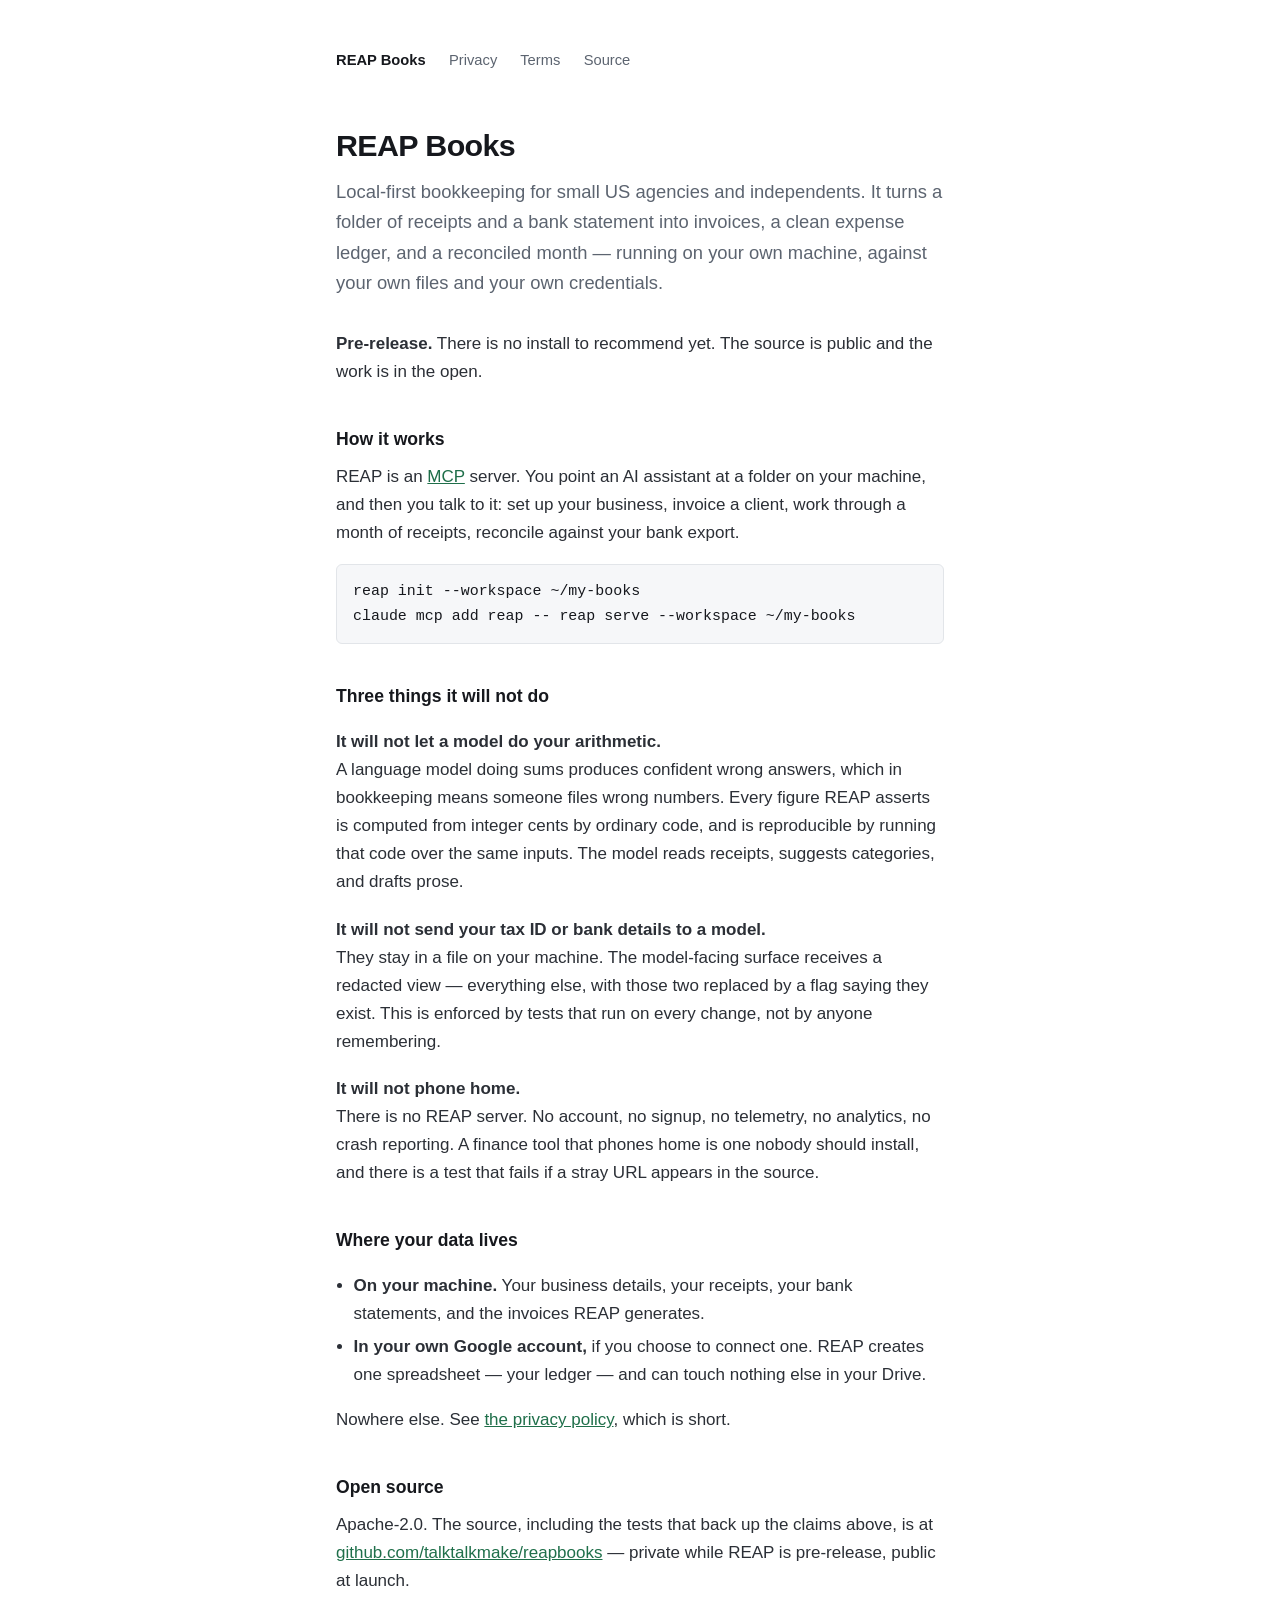
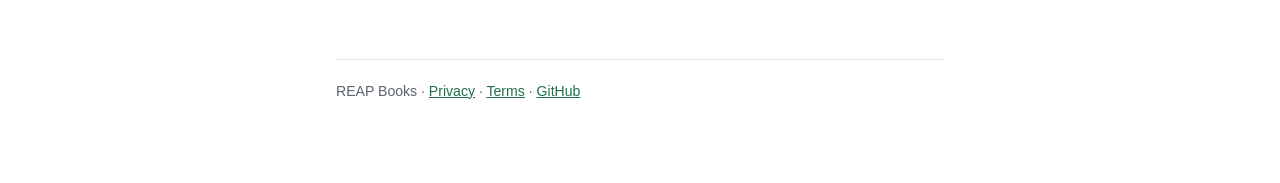
==== index.html @ 8bf89463 "Add the REAP Books project site Homepage, privacy policy and terms — the three pages Google requires" ====
<!doctype html>
<html lang="en">
<head>
<meta charset="utf-8">
<meta name="viewport" content="width=device-width, initial-scale=1">
<title>REAP Books — local-first bookkeeping</title>
<meta name="description" content="Local-first bookkeeping for small US agencies and independents. Runs on your machine, against your own files and your own credentials.">
<link rel="stylesheet" href="style.css">
</head>
<body>
<main>

<nav>
  <a class="home" href="./">REAP Books</a>
  <a href="privacy.html">Privacy</a>
  <a href="terms.html">Terms</a>
  <a href="https://github.com/talktalkmake/reapbooks">Source</a>
</nav>

<h1>REAP Books</h1>
<p class="lede">
  Local-first bookkeeping for small US agencies and independents. It turns a
  folder of receipts and a bank statement into invoices, a clean expense
  ledger, and a reconciled month — running on your own machine, against your
  own files and your own credentials.
</p>

<p><strong>Pre-release.</strong> There is no install to recommend yet. The source is public and the work is in the open.</p>

<h2>How it works</h2>
<p>
  REAP is an <a href="https://modelcontextprotocol.io">MCP</a> server. You point
  an AI assistant at a folder on your machine, and then you talk to it: set up
  your business, invoice a client, work through a month of receipts, reconcile
  against your bank export.
</p>
<pre>reap init --workspace ~/my-books
claude mcp add reap -- reap serve --workspace ~/my-books</pre>

<h2>Three things it will not do</h2>
<ul class="claims">
  <li>
    <strong>It will not let a model do your arithmetic.</strong>
    A language model doing sums produces confident wrong answers, which in
    bookkeeping means someone files wrong numbers. Every figure REAP asserts is
    computed from integer cents by ordinary code, and is reproducible by running
    that code over the same inputs. The model reads receipts, suggests
    categories, and drafts prose.
  </li>
  <li>
    <strong>It will not send your tax ID or bank details to a model.</strong>
    They stay in a file on your machine. The model-facing surface receives a
    redacted view — everything else, with those two replaced by a flag saying
    they exist. This is enforced by tests that run on every change, not by
    anyone remembering.
  </li>
  <li>
    <strong>It will not phone home.</strong>
    There is no REAP server. No account, no signup, no telemetry, no analytics,
    no crash reporting. A finance tool that phones home is one nobody should
    install, and there is a test that fails if a stray URL appears in the source.
  </li>
</ul>

<h2>Where your data lives</h2>
<ul>
  <li><strong>On your machine.</strong> Your business details, your receipts, your bank statements, and the invoices REAP generates.</li>
  <li><strong>In your own Google account,</strong> if you choose to connect one. REAP creates one spreadsheet — your ledger — and can touch nothing else in your Drive.</li>
</ul>
<p>Nowhere else. See <a href="privacy.html">the privacy policy</a>, which is short.</p>

<h2>Open source</h2>
<p>
  Apache-2.0. The source, including the tests that back up the claims above,
  is at <a href="https://github.com/talktalkmake/reapbooks">github.com/talktalkmake/reapbooks</a>
  — private while REAP is pre-release, public at launch.
</p>

<footer>
  REAP Books · <a href="privacy.html">Privacy</a> · <a href="terms.html">Terms</a> ·
  <a href="https://github.com/talktalkmake/reapbooks">GitHub</a>
</footer>

</main>
</body>
</html>
---- style.css ----
/* One stylesheet, no build step, no fonts to fetch. */
:root {
  --ink: #16181d;
  --muted: #5c6470;
  --rule: #e2e5e9;
  --paper: #fff;
  --accent: #1f6f4a;
}

* { box-sizing: border-box; }

body {
  margin: 0;
  padding: 3rem 1.5rem 5rem;
  background: var(--paper);
  color: var(--ink);
  font: 17px/1.65 -apple-system, BlinkMacSystemFont, "Segoe UI", Roboto, Helvetica, Arial, sans-serif;
}

main { max-width: 38rem; margin: 0 auto; }

h1 { font-size: 1.9rem; letter-spacing: -0.02em; margin: 0 0 0.4rem; }
h2 { font-size: 1.1rem; margin: 2.4rem 0 0.6rem; }
h3 { font-size: 0.95rem; margin: 1.6rem 0 0.4rem; }
p, li { color: #2b2f36; }
p { margin: 0 0 1rem; }
ul { padding-left: 1.1rem; }
li { margin-bottom: 0.35rem; }

.lede { font-size: 1.15rem; color: var(--muted); margin-bottom: 2rem; }
.muted { color: var(--muted); }
.small { font-size: 0.9rem; }

a { color: var(--accent); }
a:hover { text-decoration: none; }

code, pre {
  font-family: ui-monospace, SFMono-Regular, Menlo, Consolas, monospace;
  font-size: 0.88em;
}
pre {
  background: #f6f7f9;
  border: 1px solid var(--rule);
  border-radius: 6px;
  padding: 0.9rem 1rem;
  overflow-x: auto;
}

hr { border: 0; border-top: 1px solid var(--rule); margin: 3rem 0; }

nav { margin-bottom: 3rem; font-size: 0.92rem; }
nav a { color: var(--muted); text-decoration: none; margin-right: 1.2rem; }
nav a:hover { color: var(--ink); }
nav .home { color: var(--ink); font-weight: 600; }

footer {
  margin-top: 4rem;
  padding-top: 1.2rem;
  border-top: 1px solid var(--rule);
  color: var(--muted);
  font-size: 0.88rem;
}

.claims { list-style: none; padding: 0; }
.claims li { margin-bottom: 1.2rem; }
.claims strong { display: block; }

@media (prefers-color-scheme: dark) {
  :root { --ink: #e8eaed; --muted: #9aa2ad; --rule: #2a2e35; --paper: #14161a; --accent: #6cc19a; }
  p, li { color: #d3d7dd; }
  pre { background: #1b1e23; }
}
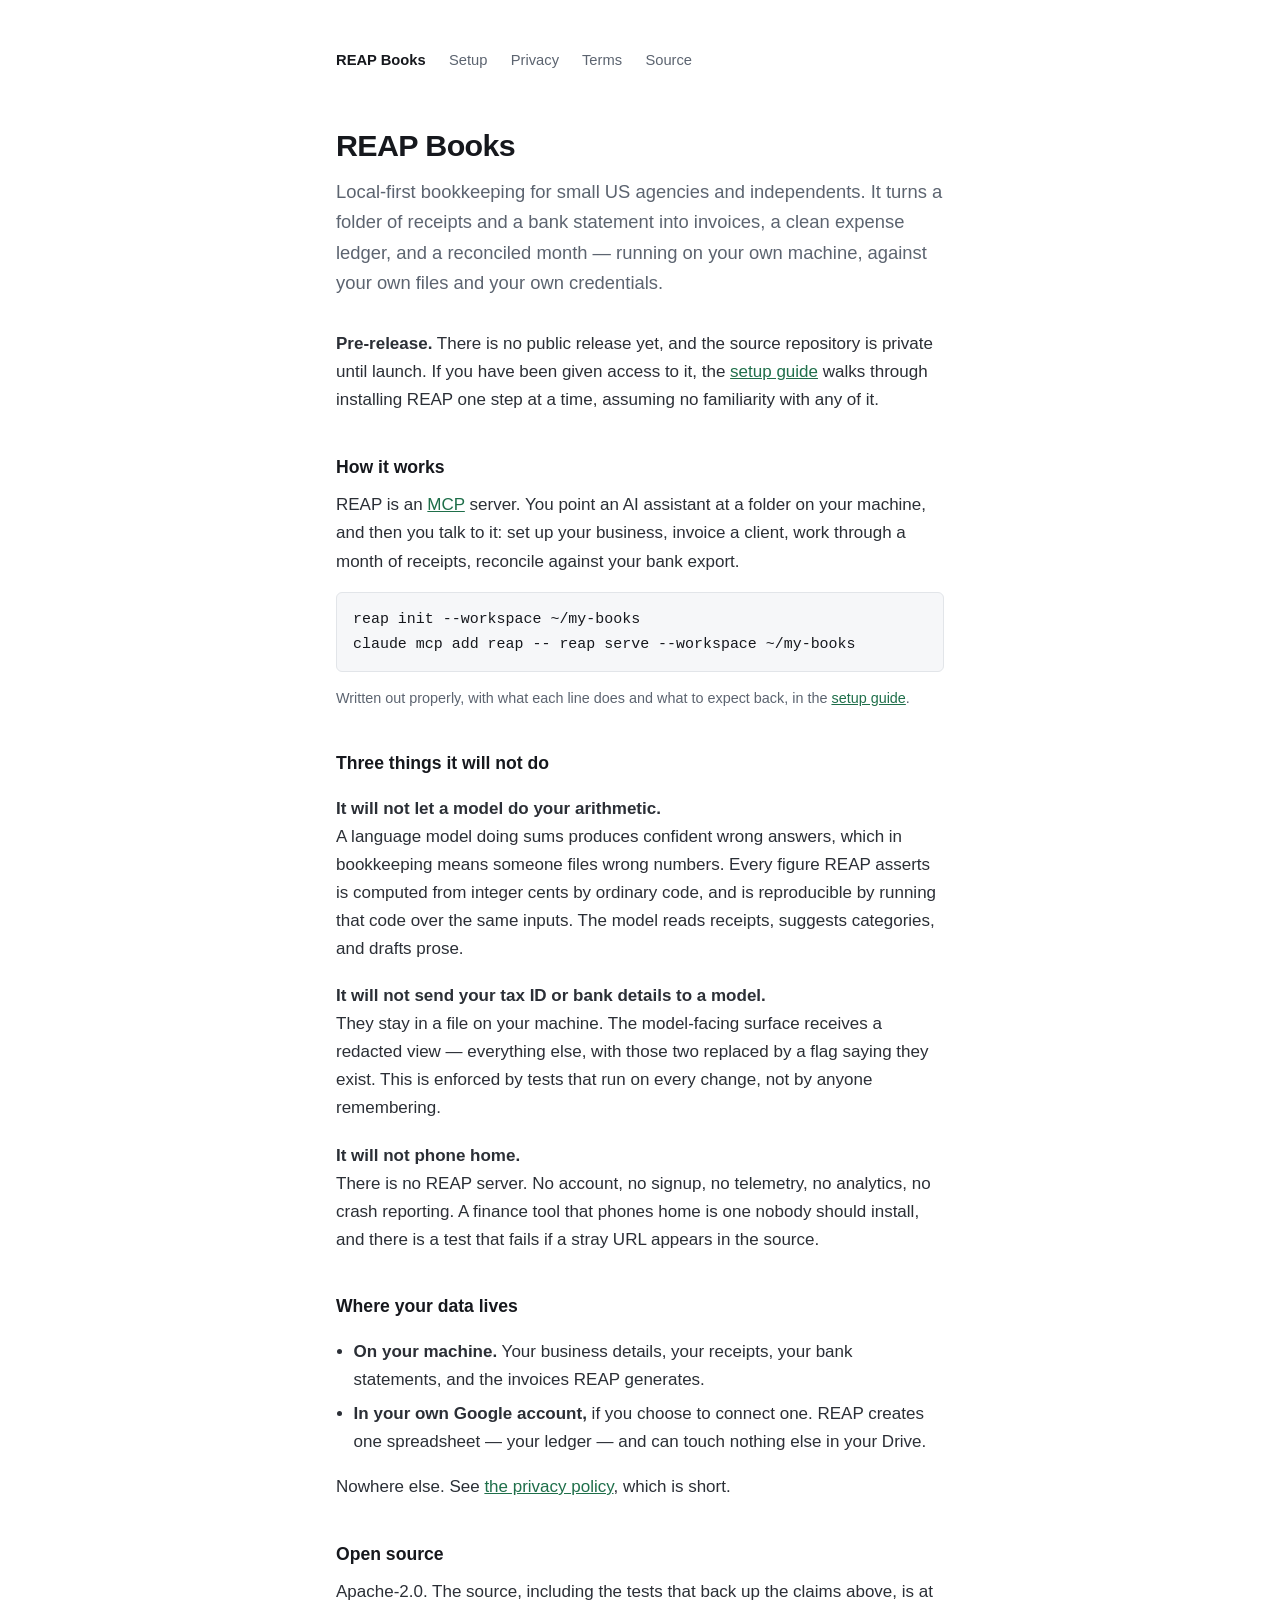
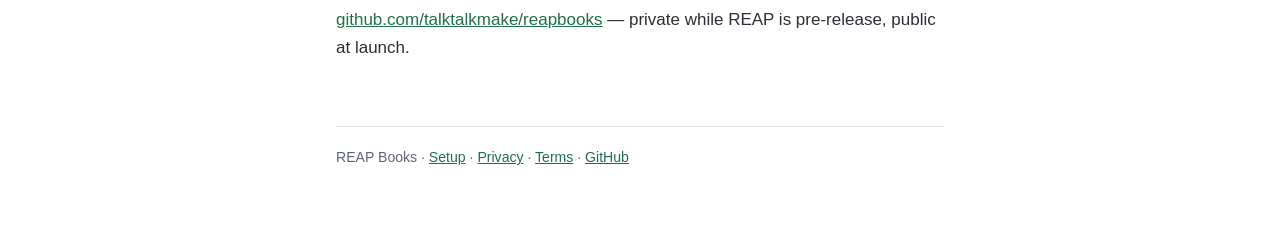
==== commit a482f4ed: "Add a setup guide, written for someone who has not typed a command in years The README explains REAP" ====
--- a/index.html
+++ b/index.html
@@ -12,6 +12,7 @@
 
 <nav>
   <a class="home" href="./">REAP Books</a>
+  <a href="install.html">Setup</a>
   <a href="privacy.html">Privacy</a>
   <a href="terms.html">Terms</a>
   <a href="https://github.com/talktalkmake/reapbooks">Source</a>
@@ -25,7 +26,10 @@
   own files and your own credentials.
 </p>
 
-<p><strong>Pre-release.</strong> There is no install to recommend yet. The source is public and the work is in the open.</p>
+<p><strong>Pre-release.</strong> There is no public release yet, and the source repository is
+private until launch. If you have been given access to it, the
+<a href="install.html">setup guide</a> walks through installing REAP one step at a
+time, assuming no familiarity with any of it.</p>
 
 <h2>How it works</h2>
 <p>
@@ -36,6 +40,8 @@
 </p>
 <pre>reap init --workspace ~/my-books
 claude mcp add reap -- reap serve --workspace ~/my-books</pre>
+<p class="small muted">Written out properly, with what each line does and what to expect back, in
+the <a href="install.html">setup guide</a>.</p>
 
 <h2>Three things it will not do</h2>
 <ul class="claims">
@@ -77,7 +83,7 @@
 </p>
 
 <footer>
-  REAP Books · <a href="privacy.html">Privacy</a> · <a href="terms.html">Terms</a> ·
+  REAP Books · <a href="install.html">Setup</a> · <a href="privacy.html">Privacy</a> · <a href="terms.html">Terms</a> ·
   <a href="https://github.com/talktalkmake/reapbooks">GitHub</a>
 </footer>
 
--- a/style.css
+++ b/style.css
@@ -65,8 +65,85 @@
 .claims li { margin-bottom: 1.2rem; }
 .claims strong { display: block; }
 
+
+/* --- setup guide --- */
+
+kbd {
+  font-family: ui-monospace, SFMono-Regular, Menlo, Consolas, monospace;
+  font-size: 0.82em;
+  background: #f6f7f9;
+  border: 1px solid var(--rule);
+  border-bottom-width: 2px;
+  border-radius: 4px;
+  padding: 0.05em 0.35em;
+  white-space: nowrap;
+}
+
+/* What REAP prints back at you, as opposed to what you type. */
+pre.out {
+  background: transparent;
+  border-style: dashed;
+  color: var(--muted);
+}
+
+/* What you say to Claude, in ordinary words. */
+pre.say {
+  background: transparent;
+  border-left: 3px solid var(--accent);
+  border-radius: 0;
+  font-family: inherit;
+  font-size: 1em;
+  font-style: italic;
+  padding-left: 1rem;
+}
+
+.box {
+  border: 1px solid var(--rule);
+  border-left: 3px solid var(--accent);
+  border-radius: 6px;
+  padding: 1rem 1.1rem 0.4rem;
+  margin: 1.6rem 0;
+  background: #fbfcfd;
+}
+.box.calm { border-left-color: var(--rule); }
+.box > :last-child { margin-bottom: 0.6rem; }
+.box ul { margin-bottom: 0.6rem; }
+.box pre { margin-bottom: 0.8rem; }
+
+.tag {
+  font-size: 0.62em;
+  text-transform: uppercase;
+  letter-spacing: 0.08em;
+  color: var(--muted);
+  border: 1px solid var(--rule);
+  border-radius: 999px;
+  padding: 0.15em 0.6em;
+  vertical-align: 0.25em;
+  font-weight: 400;
+}
+
+table {
+  border-collapse: collapse;
+  width: 100%;
+  margin: 1.2rem 0 1.6rem;
+  font-size: 0.94rem;
+}
+th, td {
+  text-align: left;
+  vertical-align: top;
+  padding: 0.6rem 0.8rem 0.6rem 0;
+  border-bottom: 1px solid var(--rule);
+}
+th { font-size: 0.8rem; text-transform: uppercase; letter-spacing: 0.06em; color: var(--muted); font-weight: 600; }
+td:first-child { width: 40%; padding-right: 1.2rem; }
+p code, li code, td code { overflow-wrap: anywhere; }
+
 @media (prefers-color-scheme: dark) {
   :root { --ink: #e8eaed; --muted: #9aa2ad; --rule: #2a2e35; --paper: #14161a; --accent: #6cc19a; }
   p, li { color: #d3d7dd; }
   pre { background: #1b1e23; }
+  pre.out, pre.say { background: transparent; }
+
+  kbd { background: #1b1e23; }
+  .box { background: #181b20; }
 }
